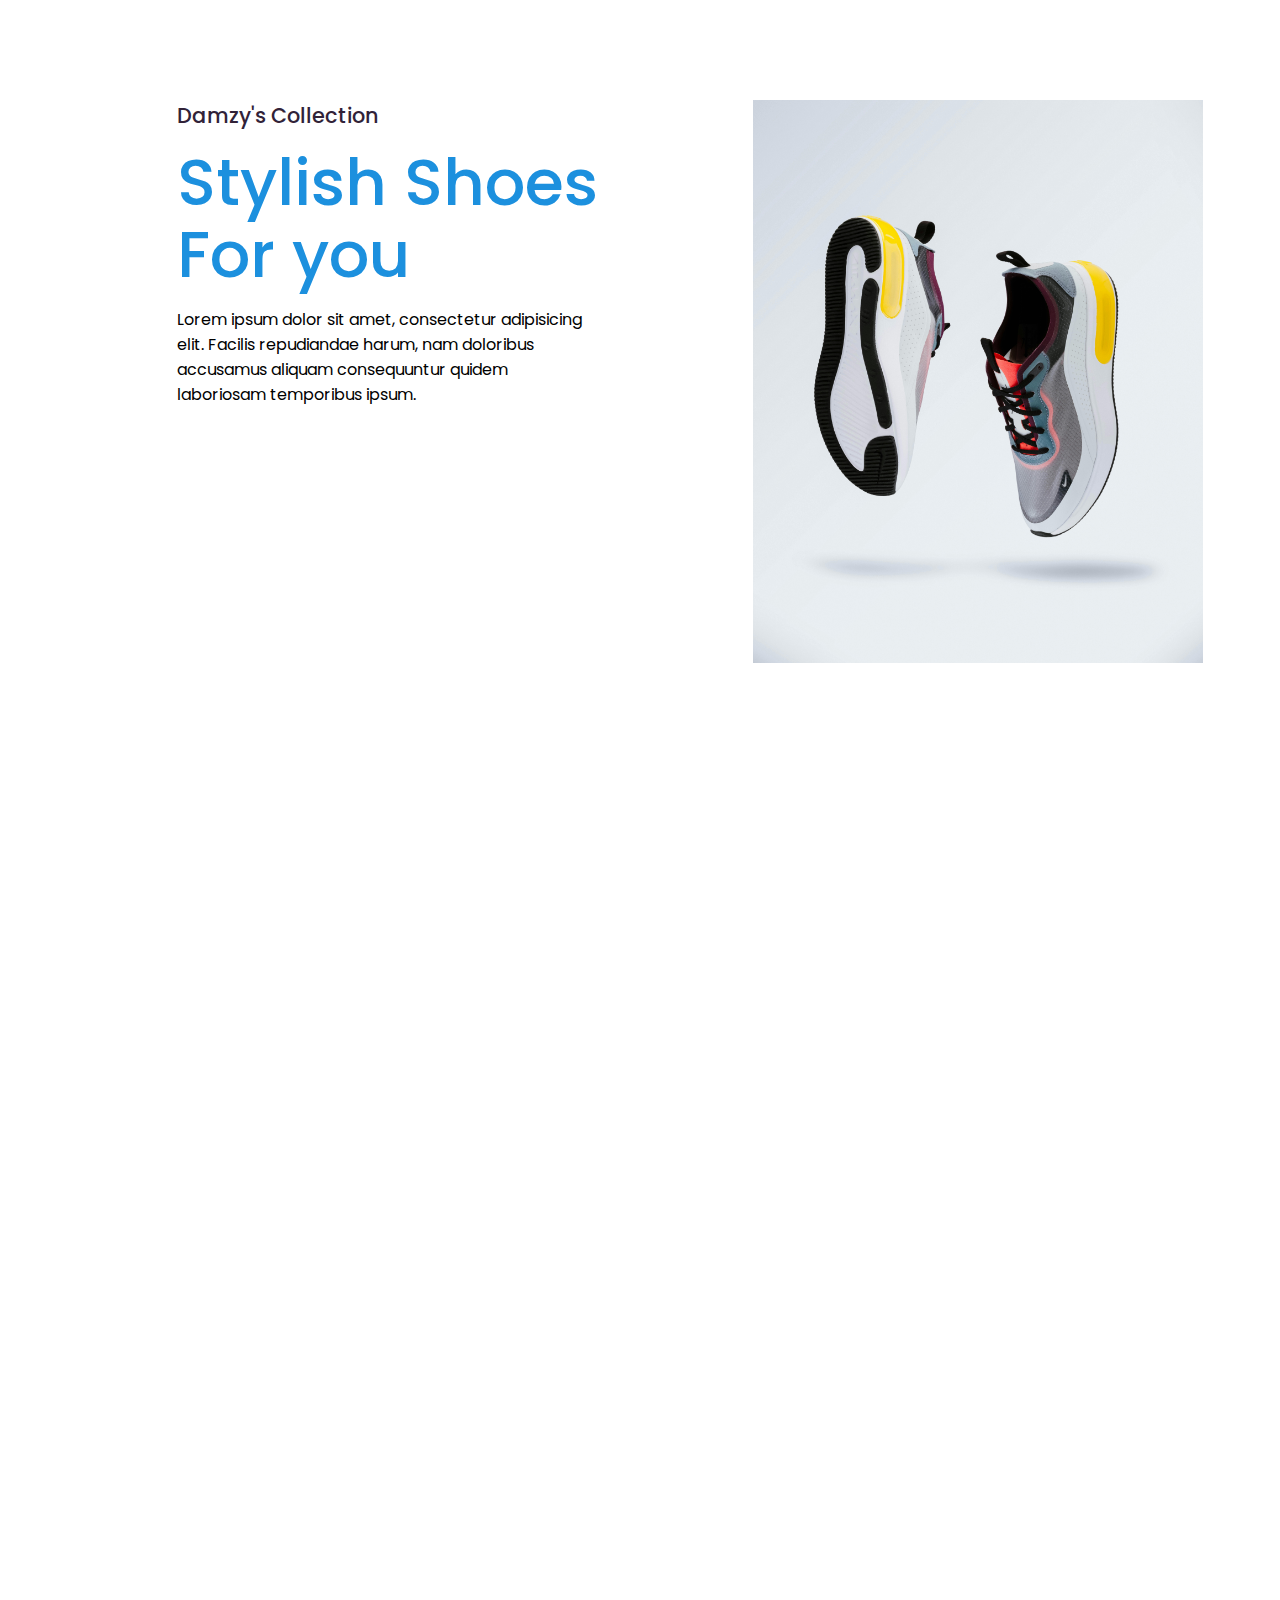
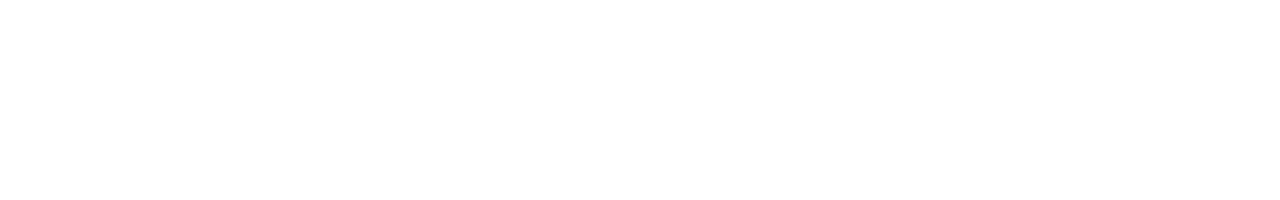
==== test.html @ d848ee49 "Added Transparent Image" ====
<!DOCTYPE html>
<html lang="en">
  <head>
    <meta charset="UTF-8" />
    <meta name="viewport" content="width=device-width, initial-scale=1.0" />
    <link rel="stylesheet" href="css/style.css" />

    <title>Document</title>
    <style>
      .hero__container {
        padding-top: 100px;
        padding-left: 100px;
        width: 100%;
        height: 100vh;
        /* background: rgba(29, 146, 223, 0.5); */
        display: flex;
        justify-content: space-around;
      }

      .hero__container h1 {
        font-size: 1.3rem;
        font-weight: 500;
        color: #312238;
        padding-bottom: 1rem;
      }

      .hero__container h2 {
        font-size: 4rem;
        font-weight: 500;
        color: var(--color-variant);
        line-height: 72px;
      }

      .hero__container p {
        margin-top: 1rem;
        max-width: 420px;
        color: black;
        font-size: 1rem;
      }

      .hero__image {
        max-width: 500px;
        height: 600px;
        /* background: ; */
      }
    </style>
  </head>
  <body>
    <section class="hero__container">
      <div class="hero__details">
        <h1>Damzy's Collection</h1>
        <h2>Stylish Shoes <br />For you</h2>
        <p>
          Lorem ipsum dolor sit amet, consectetur adipisicing elit. Facilis
          repudiandae harum, nam doloribus accusamus aliquam consequuntur quidem
          laboriosam temporibus ipsum.
        </p>
      </div>

      <div class="hero__image">
        <img src="img/shoe2.jpg" width="450" alt="" />
      </div>
    </section>
  </body>
</html>
---- css/style.css ----
/* Import Google Fonts */
@import url("https://fonts.googleapis.com/css2?family=Poppins:ital,wght@0,100;0,200;0,300;0,400;0,500;0,600;0,700;0,800;0,900;1,100;1,200;1,300;1,400;1,500;1,600;1,700;1,800;1,900&display=swap");

/* Reset CSS */
* {
  margin: 0;
  padding: 0;
  border: 0;
  box-sizing: border-box;
  text-decoration: none;
  list-style: none;
}

/* Root variables */
:root {
  --color-bg: #ffffff; /* Adjusted to white */
  --color-variant: #1c90de;
  --text-color: #ffffff;
  --text-black: #ffffff;
  --bg-black: #000000;
  --hero-bg: #d1d1d1;
  --text-grey: #222529b3;
}

/* Body styles */
body {
  font-family: "Poppins", sans-serif;
  height: 200vh;
}

/* Popup Navbar styles */
.popup__nav,
swiper-container {
  width: 100%;
  height: 50px;
  background: var(--color-variant);
  display: flex;
  justify-content: center;
  align-items: center;
  color: var(--text-color);
  letter-spacing: 2px;
}

.popup__nav a {
  background: var(--bg-black);
  padding: 4px;
  color: var(--text-color);
}

/* Navbar styles */
.navbar {
  width: 100%;
  height: 80px;
  background: var(--color-bg);
  display: flex;
  justify-content: space-around;
  align-items: center;
  box-shadow: rgba(99, 99, 99, 0.2) 0px 2px 8px 0px;
  z-index: 1000; /* Increased z-index value */
}

.navbar.fixed {
  position: fixed;
  top: 0;
  left: 0;
  z-index: 1000; /* Increased z-index value */
  transition: top 0.3s ease-in-out;
}

.nav-detail {
  display: flex;
  gap: 10px;
}

.navbar ul {
  display: flex;
  gap: 20px;
}

.navbar ul li a {
  color: var(--color-variant);
  text-transform: uppercase;
}

.navbar ul li a.active__nav-item {
  position: relative;
}

.navbar ul li a.active__nav-item:after {
  content: "";
  display: block;
  width: 100%;
  height: 3px;
  background-color: var(--color-variant);
  position: absolute;
  bottom: -5px;
}

.nav-logo {
  width: 250px;
  height: 60px;
  background: var(--color-variant);
}

/* Main section styles */
.hero-main {
  padding-top: 100px;
  padding-left: 100px;
  width: 100%;
  height: 100vh;
  /* background: rgba(29, 146, 223, 0.5); */
}
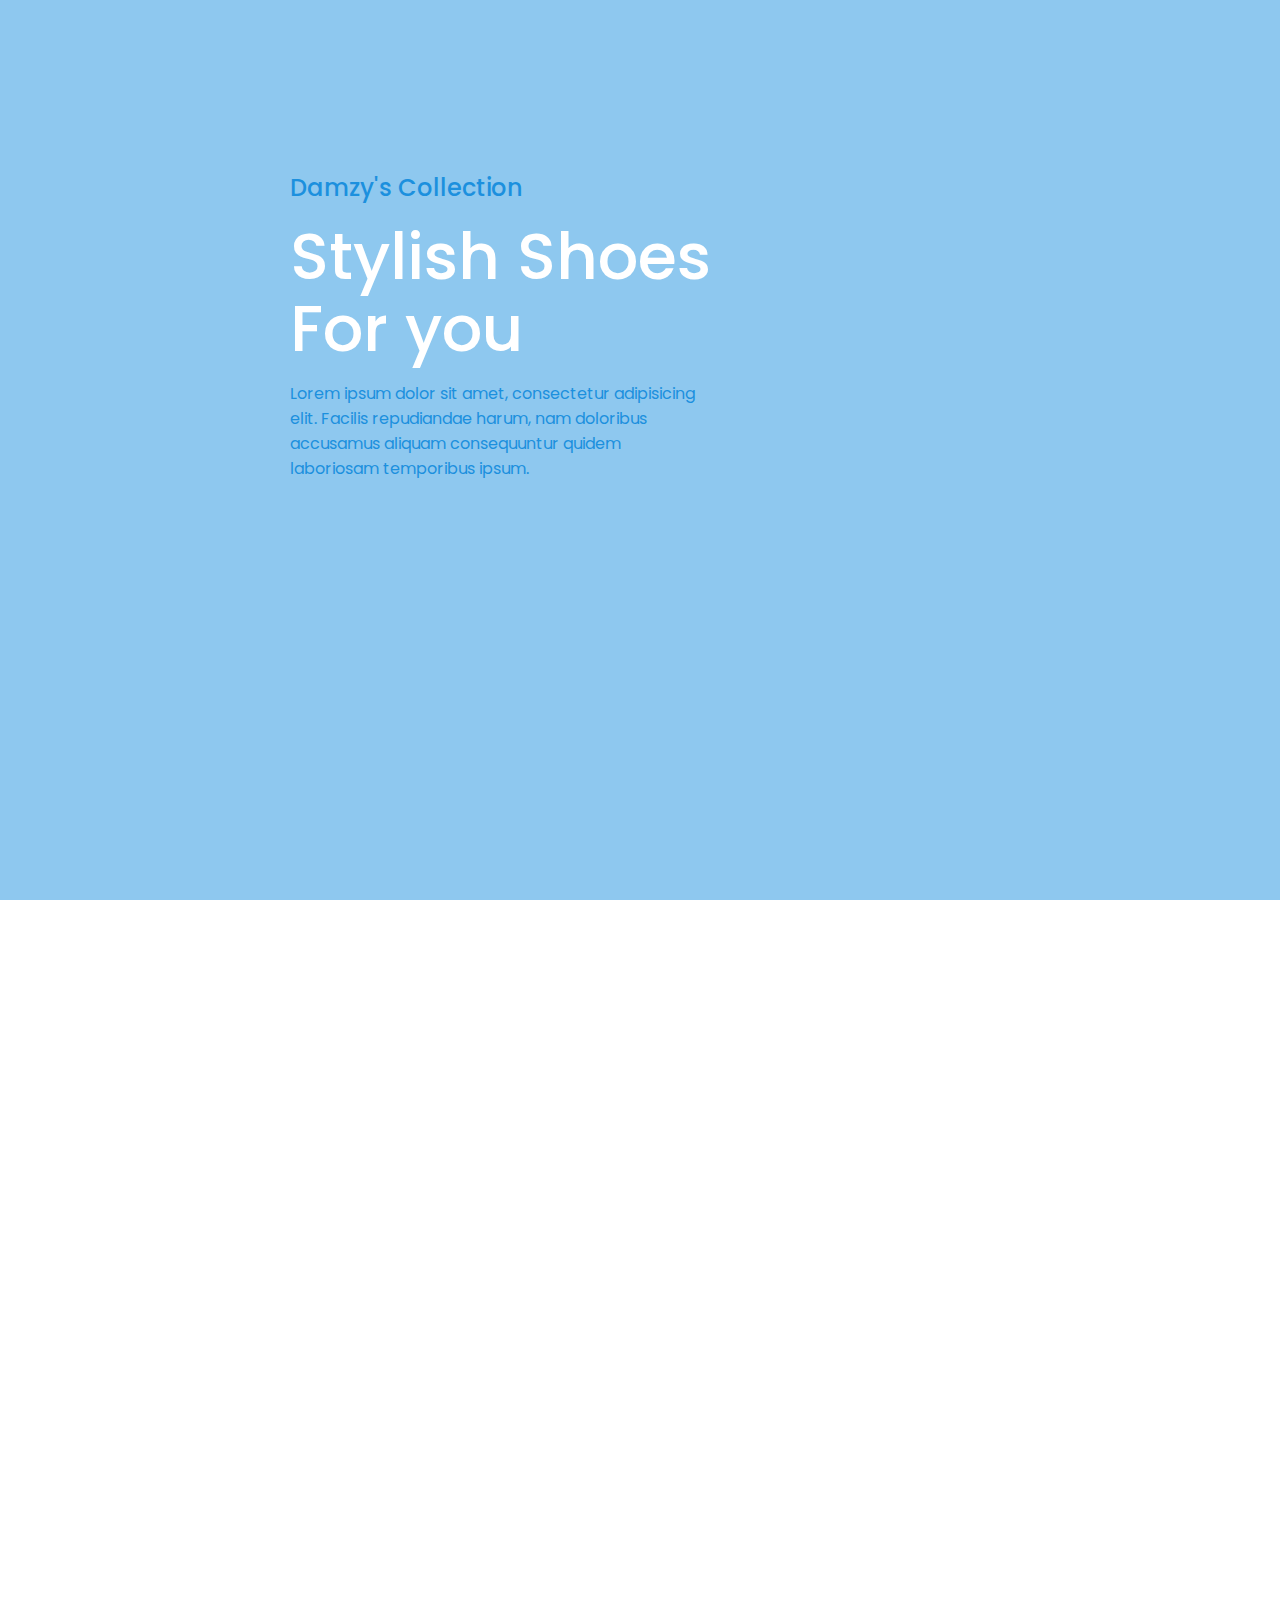
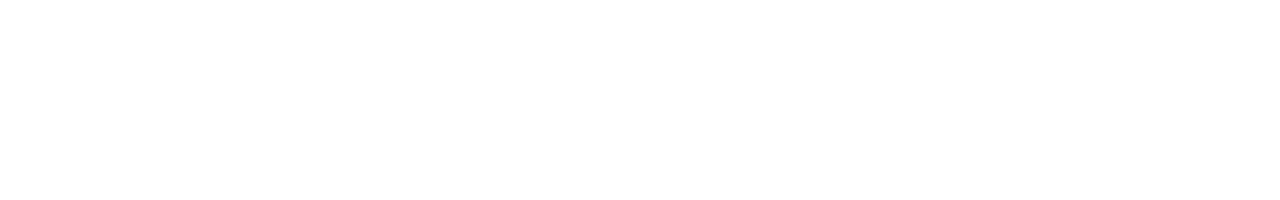
==== commit a37e664c: "Edited Code" ====
--- a/test.html
+++ b/test.html
@@ -8,40 +8,46 @@
     <title>Document</title>
     <style>
       .hero__container {
-        padding-top: 100px;
+        padding-top: 80px;
         padding-left: 100px;
         width: 100%;
         height: 100vh;
-        /* background: rgba(29, 146, 223, 0.5); */
+        background: rgba(29, 146, 223, 0.5);
+
         display: flex;
         justify-content: space-around;
       }
 
+      .hero__details {
+        margin-top: 90px;
+      }
+
       .hero__container h1 {
-        font-size: 1.3rem;
+        font-size: 1.5rem;
         font-weight: 500;
-        color: #312238;
+        color: var(--color-variant);
         padding-bottom: 1rem;
       }
 
       .hero__container h2 {
         font-size: 4rem;
         font-weight: 500;
-        color: var(--color-variant);
+        color: #fff;
         line-height: 72px;
       }
 
       .hero__container p {
         margin-top: 1rem;
         max-width: 420px;
-        color: black;
+        color: var(--color-variant);
         font-size: 1rem;
       }
 
       .hero__image {
-        max-width: 500px;
-        height: 600px;
-        /* background: ; */
+        /* width: 600px; */
+        height: 500px;
+        background: var(--color-variant);
+        border-radius: 150px 0px 0px 80px;
       }
     </style>
   </head>
@@ -58,7 +64,7 @@
       </div>
 
       <div class="hero__image">
-        <img src="img/shoe2.jpg" width="450" alt="" />
+        <img src="img/shoe.png" width="450" alt="" />
       </div>
     </section>
   </body>
